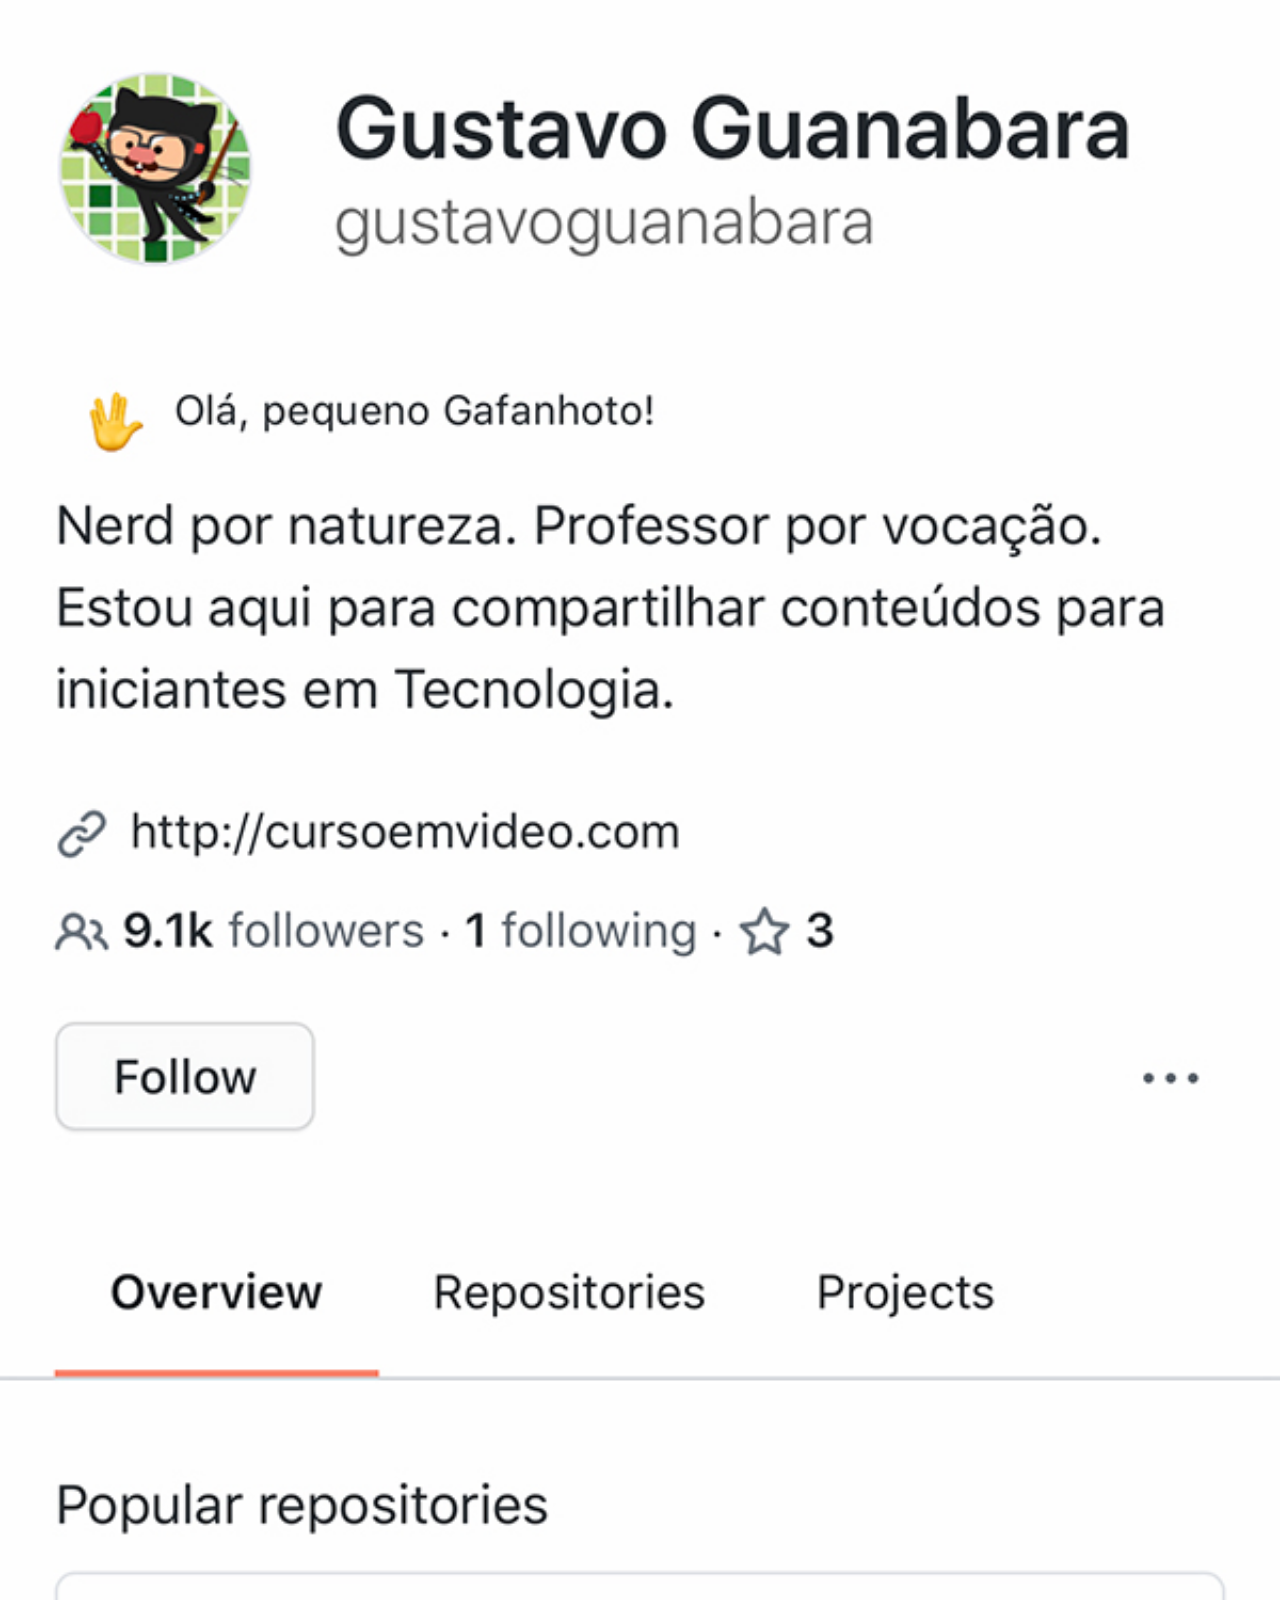
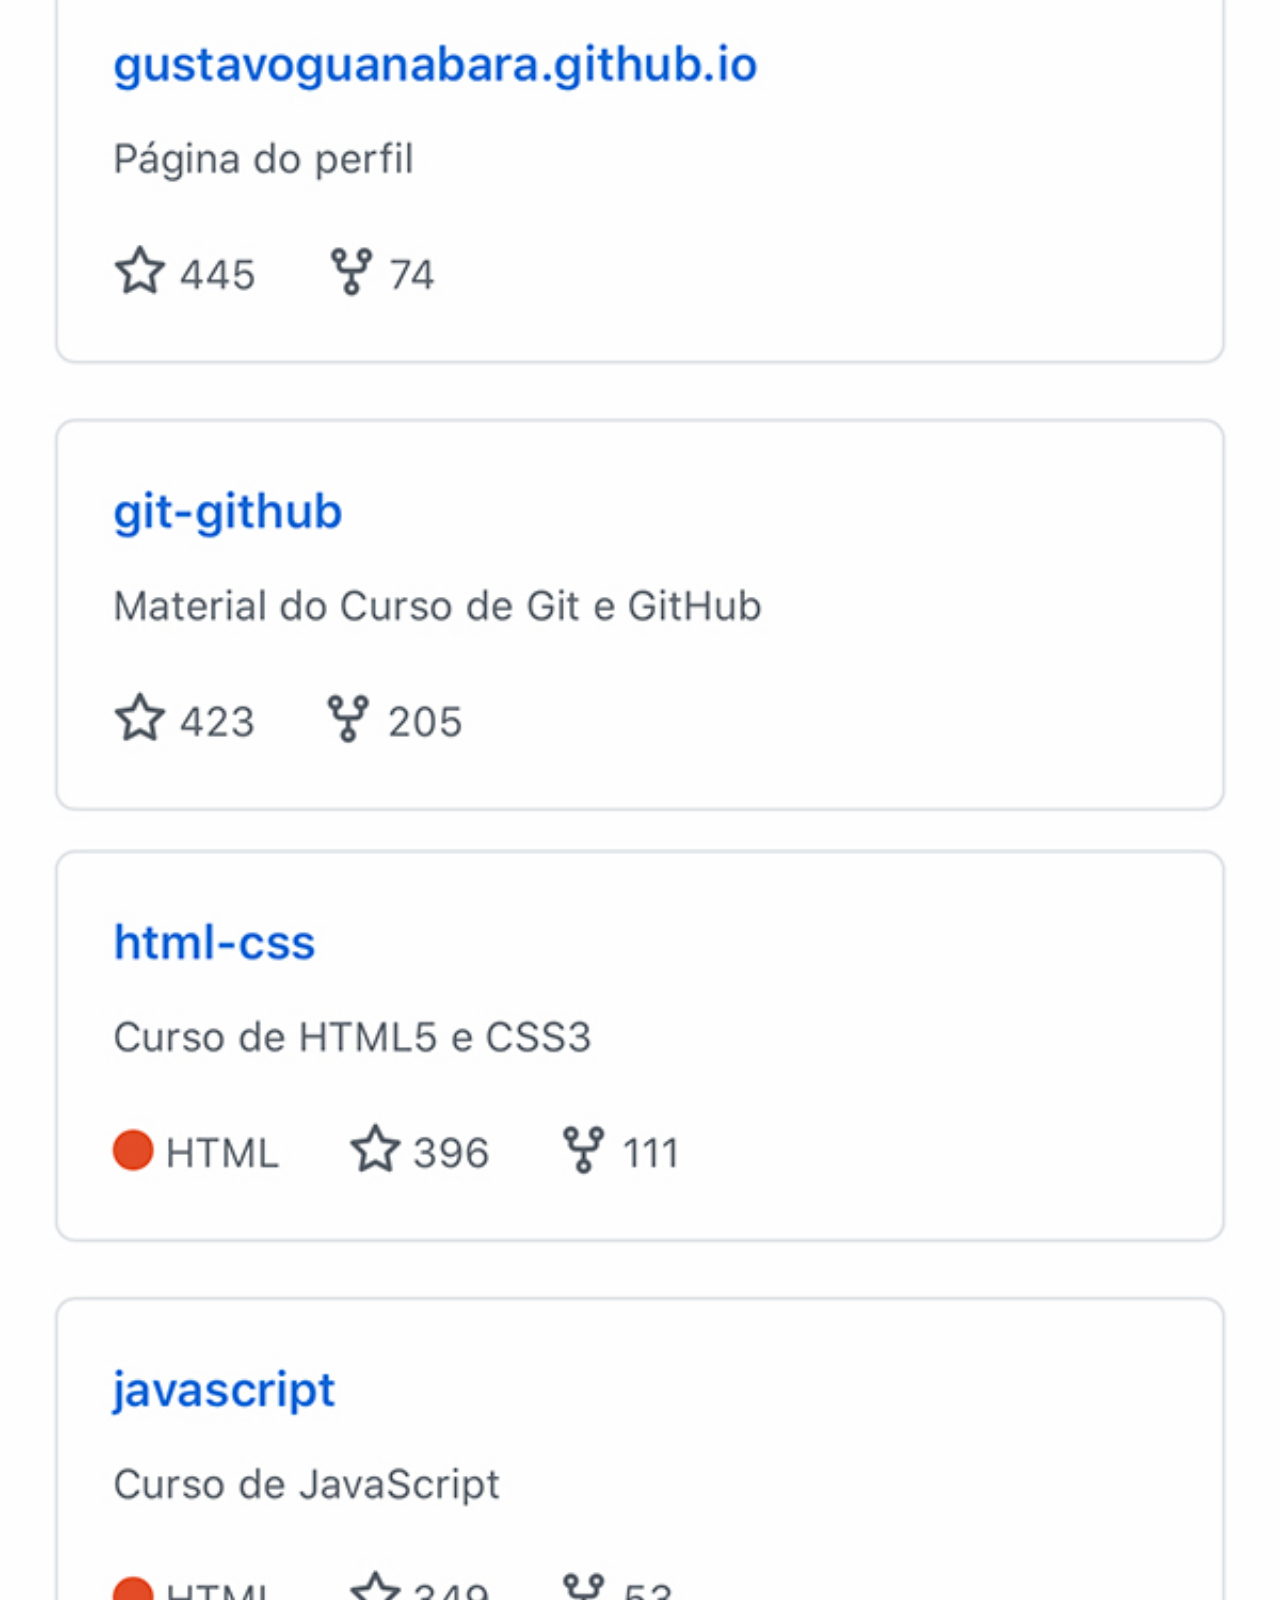
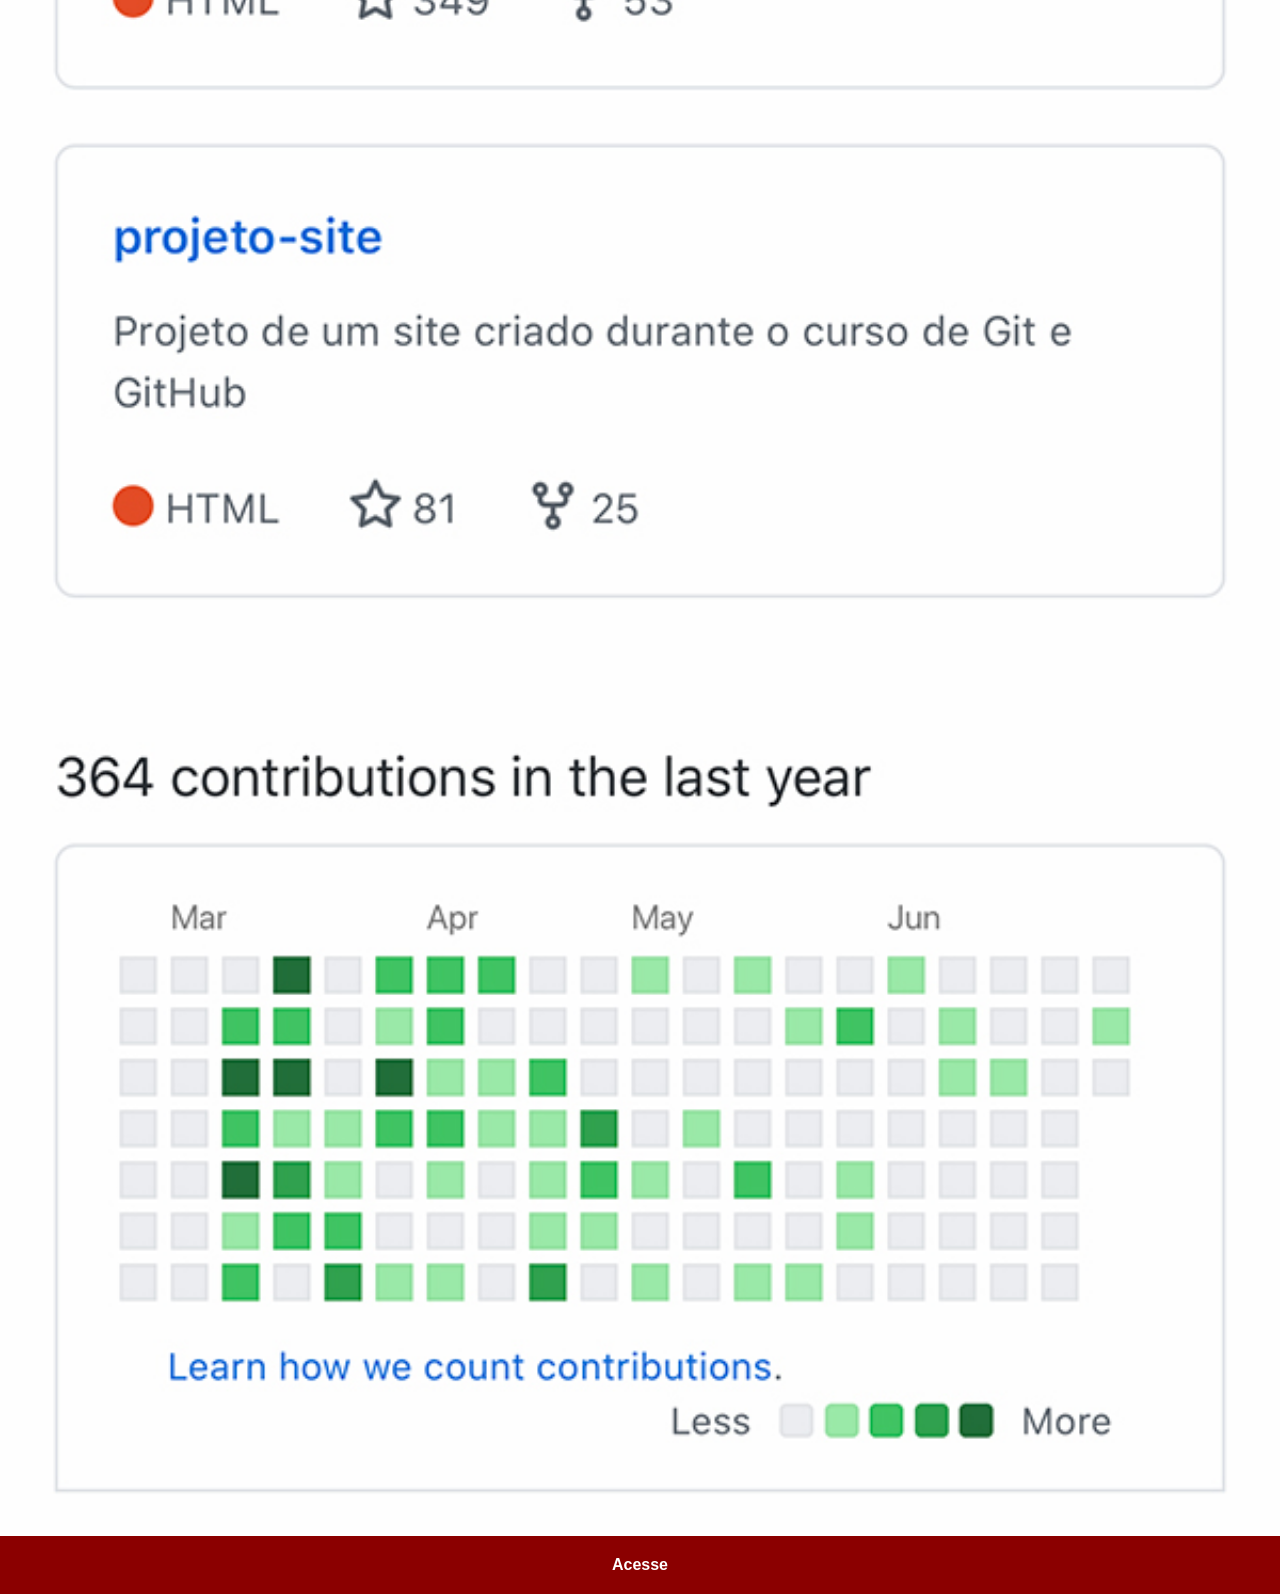
==== github.html @ bc0f23f3 "Atualização e criação dos links direcionados" ====
<!DOCTYPE html>
<html lang="pt-br">
<head>
    <meta charset="UTF-8">
    <meta name="viewport" content="width=device-width, initial-scale=1.0">
    <title>Github</title>
    <link rel="stylesheet" href="estilos/social.css">
</head>
<body>
    <img src="imagens/tela-github.jpg" alt="Github">
    <a href="https://gustavoguanabara.github.io/" target="_blank"> Acesse</a>
</body>
</html>
---- estilos/social.css ----
@charset "UTF-8";

     *{
        margin: 0px;
        padding: 0px;
        font-family: Arial, Helvetica, sans-serif;
    }
    ::-webkit-scrollbar{
        width: 0px;
        height: 0px;
    }
    img{
        width: 100vw;
    }
    a {
        display: block;
        background-color: darkred;
        color: white;
        padding: 20px;
        text-align: center;
        font-weight: bolder;
        text-decoration: none;
        
    }

    a:hover{
       background-color: red;
    }
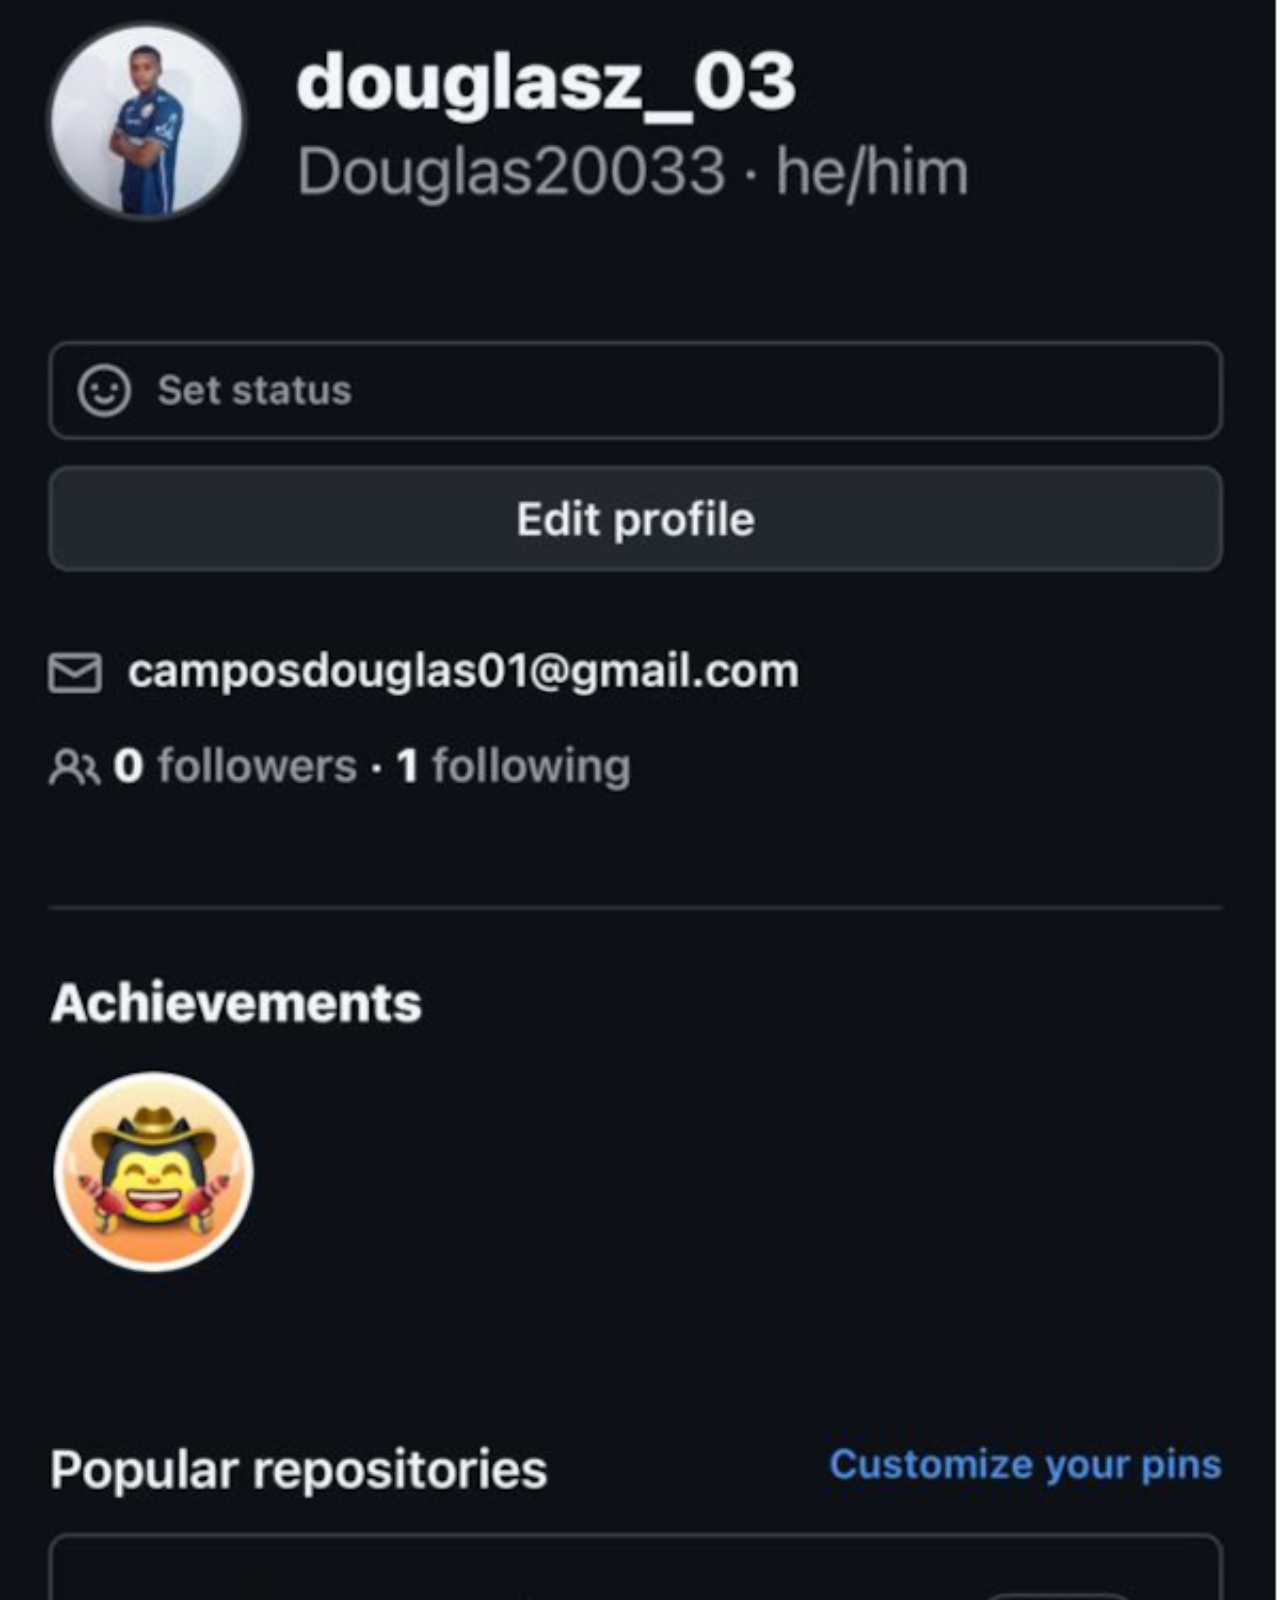
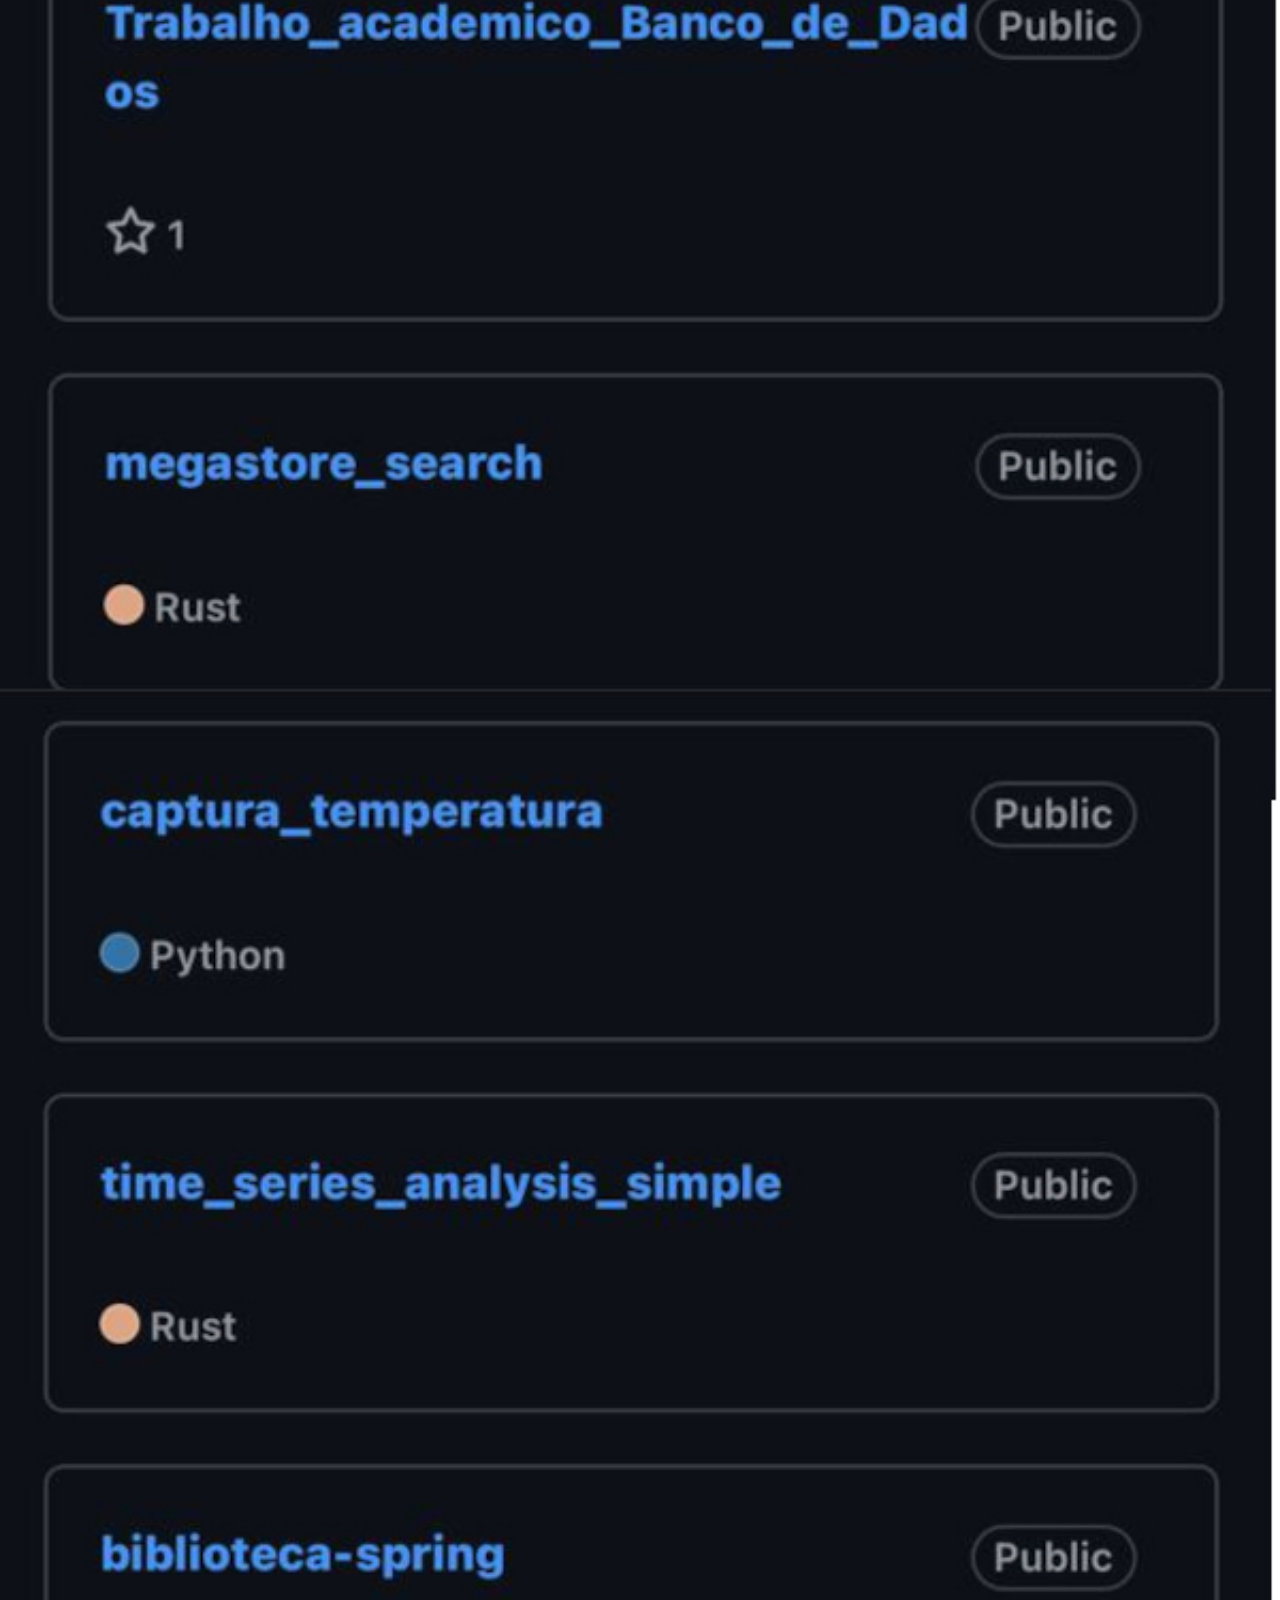
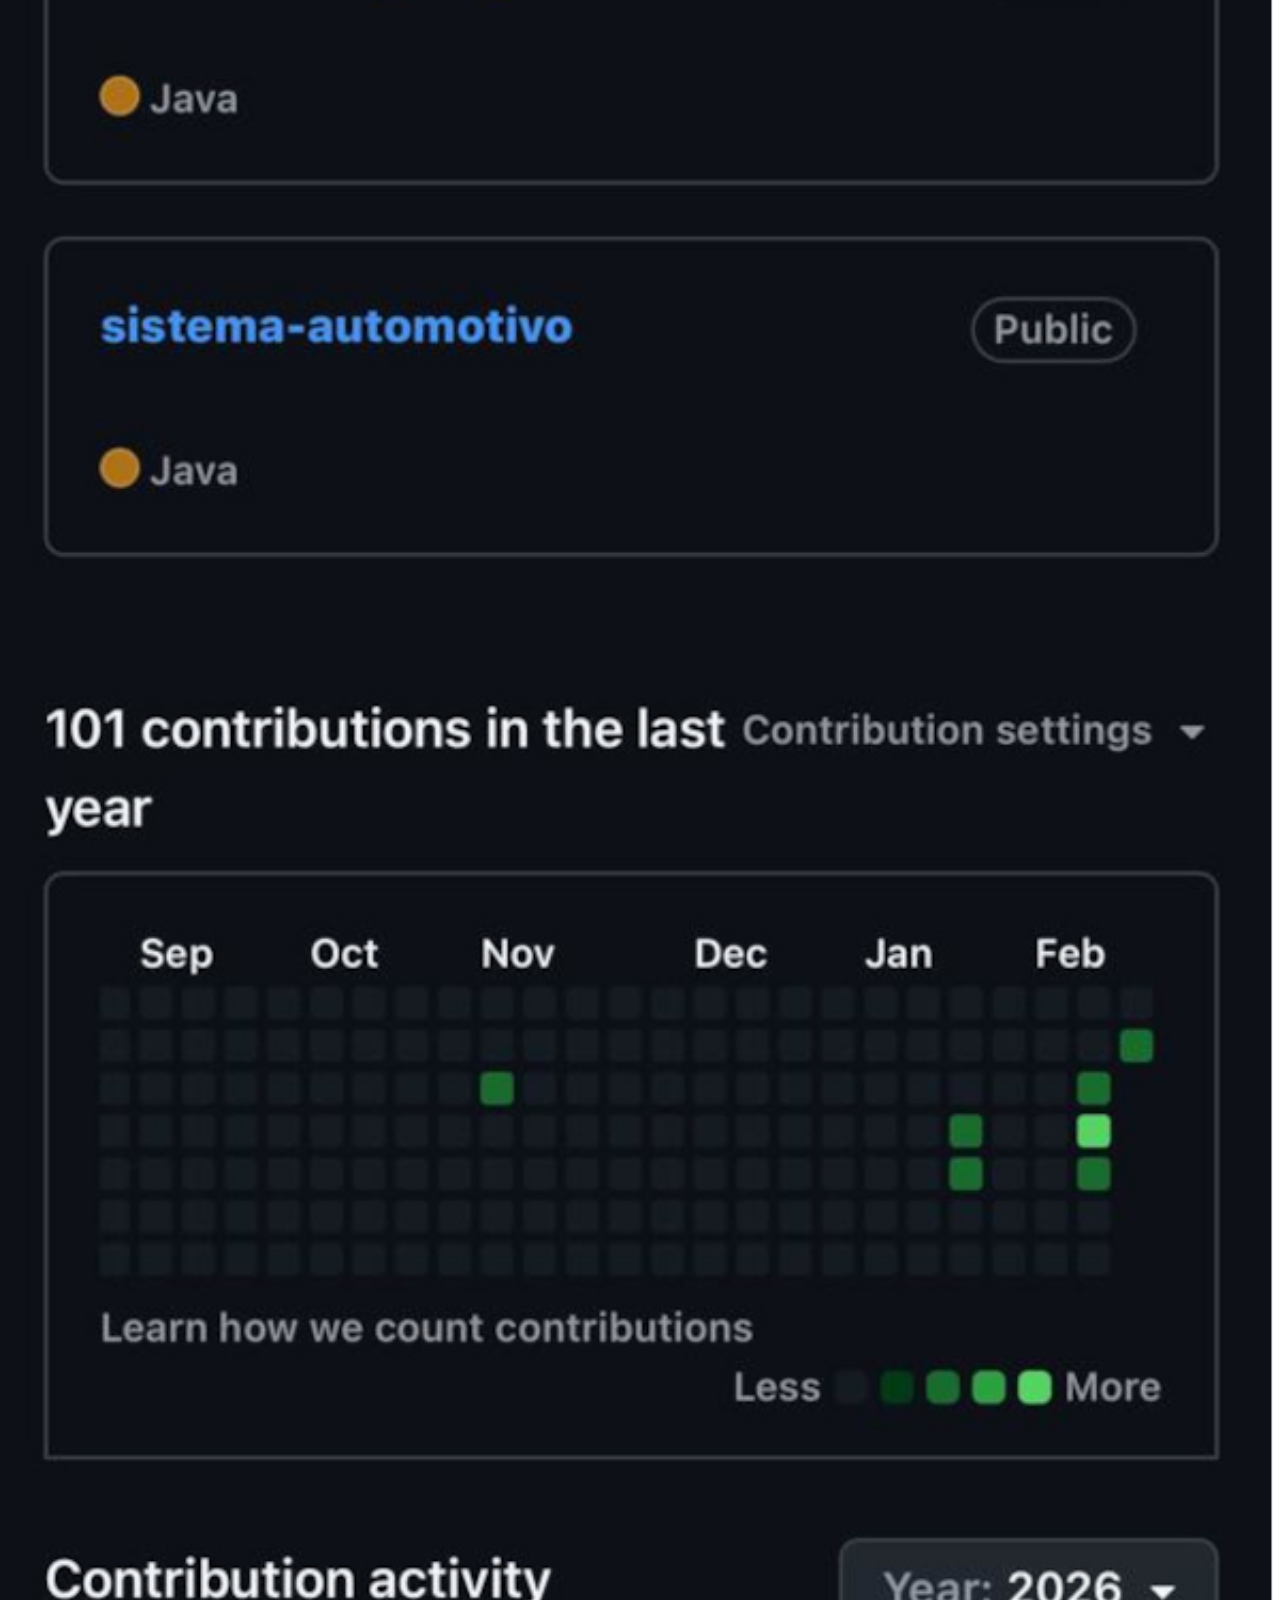
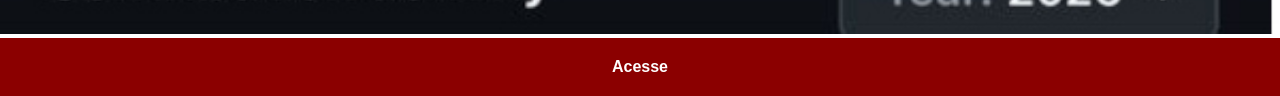
==== commit 346de9ac: "Atualização final colocando minhas imagens" ====
--- a/github.html
+++ b/github.html
@@ -7,7 +7,7 @@
     <link rel="stylesheet" href="estilos/social.css">
 </head>
 <body>
-    <img src="imagens/tela-github.jpg" alt="Github">
-    <a href="https://gustavoguanabara.github.io/" target="_blank"> Acesse</a>
+    <img src="personalizada/github.jpg" alt="Github">
+    <a href="https://github.com/Douglas20033" target="_blank"> Acesse</a>
 </body>
 </html>
